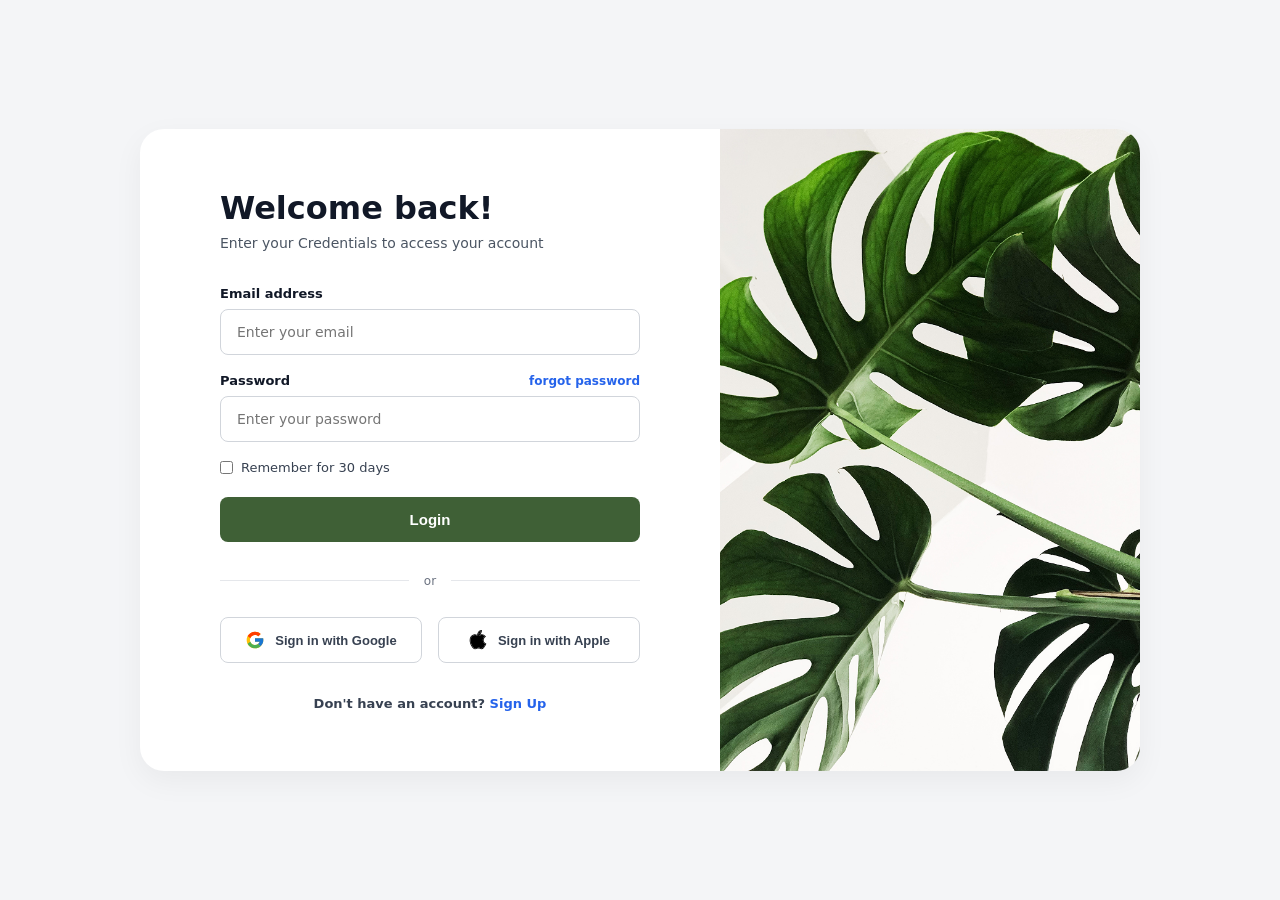
==== figma_html/login.html @ e60c3191 "Add login page and styles, update index.html for navigation" ====
<!doctype html>
<html lang="en">
  <head>
    <meta charset="UTF-8" />
    <meta name="viewport" content="width=device-width, initial-scale=1.0" />
    <title>Login</title>
    <link rel="stylesheet" href="styles-login.css" />
  </head>
  <body>
    <div class="login-container">
      <div class="content">
        <div class="title">Welcome back!</div>
        <div class="subtitle">
          Enter your Credentials to access your account
        </div>
        <div class="form">
          <div class="input-group">
            <label>Email address</label>
            <input type="email" placeholder="Enter your email" />
          </div>
          <div class="input-group">
            <div class="label-row">
              <label>Password</label>
              <a href="#" class="forgot-pass">forgot password</a>
            </div>
            <input type="password" placeholder="Enter your password" />
          </div>
          <div class="checkbox-group">
            <input type="checkbox" id="remember" />
            <label for="remember">Remember for 30 days</label>
          </div>
          <div class="button-group">
            <button class="btn-login">Login</button>
          </div>
          <div class="divider">
            <span>or</span>
          </div>
          <div class="social-login">
            <button class="btn-social">
              <img src="images/icon_google.svg" alt="Google" />
              Sign in with Google
            </button>
            <button class="btn-social">
              <img src="images/icon_apple.svg" alt="Apple" />
              Sign in with Apple
            </button>
          </div>
          <div class="footer-text">
            Don't have an account? <a href="index.html">Sign Up</a>
          </div>
        </div>
      </div>
      <div class="images">
        <img src="images/background_auth.png" alt="Plant background" />
      </div>
    </div>
  </body>
</html>
---- figma_html/styles-login.css ----
* {
  box-sizing: border-box;
  margin: 0;
  padding: 0;
}

body {
  background: #f4f5f7;
  color: #111827;
  font-family:
    system-ui,
    -apple-system,
    sans-serif;
  display: flex;
  justify-content: center;
  align-items: center;
  min-height: 100vh;
  padding: 20px;
}
.login-container {
  display: flex;
  background-color: #ffffff;
  width: 1000px;
  max-width: 100%;
  border-radius: 24px;
  box-shadow: 0 10px 30px rgba(0, 0, 0, 0.05);
  overflow: hidden;
}
.content {
  flex: 1;
  padding: 60px 80px;
  display: flex;
  flex-direction: column;
  justify-content: center;
}

.images {
  flex: 1;
}

.images img {
  width: 100%;
  height: 100%;
  object-fit: cover;
}
.title {
  font-size: 32px;
  font-weight: 700;
  margin-bottom: 8px;
}
.subtitle {
  font-size: 14px;
  color: #4b5563;
  margin-bottom: 35px;
}
.form {
  display: flex;
  flex-direction: column;
  gap: 18px;
}
.input-group label {
  display: block;
  font-size: 13px;
  font-weight: 600;
  margin-bottom: 8px;
}
.label-row {
  display: flex;
  justify-content: space-between;
  align-items: center;
  margin-bottom: 8px;
}
.label-row label {
  margin-bottom: 0;
}
.forgot-pass {
  font-size: 12px;
  color: #2563eb;
  text-decoration: none;
  font-weight: 600;
}
.forgot-pass:hover {
  text-decoration: underline;
}
.input-group input {
  width: 100%;
  padding: 14px 16px;
  border: 1px solid #d1d5db;
  border-radius: 8px;
  font-size: 14px;
  outline: none;
  font-family: inherit;
  transition: all 0.2s ease;
}
.input-group input:focus {
  border-color: #3f6036;
  box-shadow: 0 0 0 3px rgba(63, 96, 54, 0.1);
}
.checkbox-group {
  display: flex;
  align-items: center;
  gap: 8px;
  font-size: 13px;
  font-weight: 500;
  color: #374151;
  margin-bottom: 4px;
}
.btn-login {
  width: 100%;
  padding: 14px;
  background-color: #3f6036;
  color: white;
  border: none;
  border-radius: 8px;
  font-weight: 600;
  font-size: 15px;
  cursor: pointer;
  transition: all 0.2s ease;
}
.btn-login:hover {
  background-color: #2e4727;
  transform: translateY(-1px);
}
.divider {
  text-align: center;
  position: relative;
  margin: 10px 0;
}
.divider::before {
  content: "";
  position: absolute;
  top: 50%;
  left: 0;
  right: 0;
  height: 1px;
  background: #e5e7eb;
  z-index: 1;
}
.divider span {
  position: relative;
  background: #ffffff;
  padding: 0 15px;
  color: #6b7280;
  font-size: 12px;
  font-weight: 500;
  z-index: 2;
}
.social-login {
  display: flex;
  gap: 16px;
}
.btn-social {
  flex: 1;
  display: flex;
  align-items: center;
  justify-content: center;
  gap: 10px;
  padding: 12px;
  background-color: white;
  border: 1px solid #d1d5db;
  border-radius: 8px;
  font-weight: 600;
  font-size: 13px;
  color: #374151;
  cursor: pointer;
  transition: all 0.2s ease;
}
.btn-social img {
  width: 20px;
  height: 20px;
}
.btn-social:hover {
  background-color: #f8fafc;
}
.footer-text {
  text-align: center;
  font-size: 13px;
  margin-top: 15px;
  font-weight: 600;
  color: #374151;
}
.footer-text a {
  color: #2563eb;
  text-decoration: none;
}
.footer-text a:hover {
  text-decoration: underline;
}
@media (max-width: 768px) {
  .login-container {
    display: flex;
    background-color: #ffffff;
    border-radius: 24px;
    overflow: hidden;
    height: 100vh;
    width: 100%;
  }
  .images {
    display: none;
  }
  .content {
    padding: 40px 24px;
  }
  .social-login {
    flex-direction: column;
  }
}
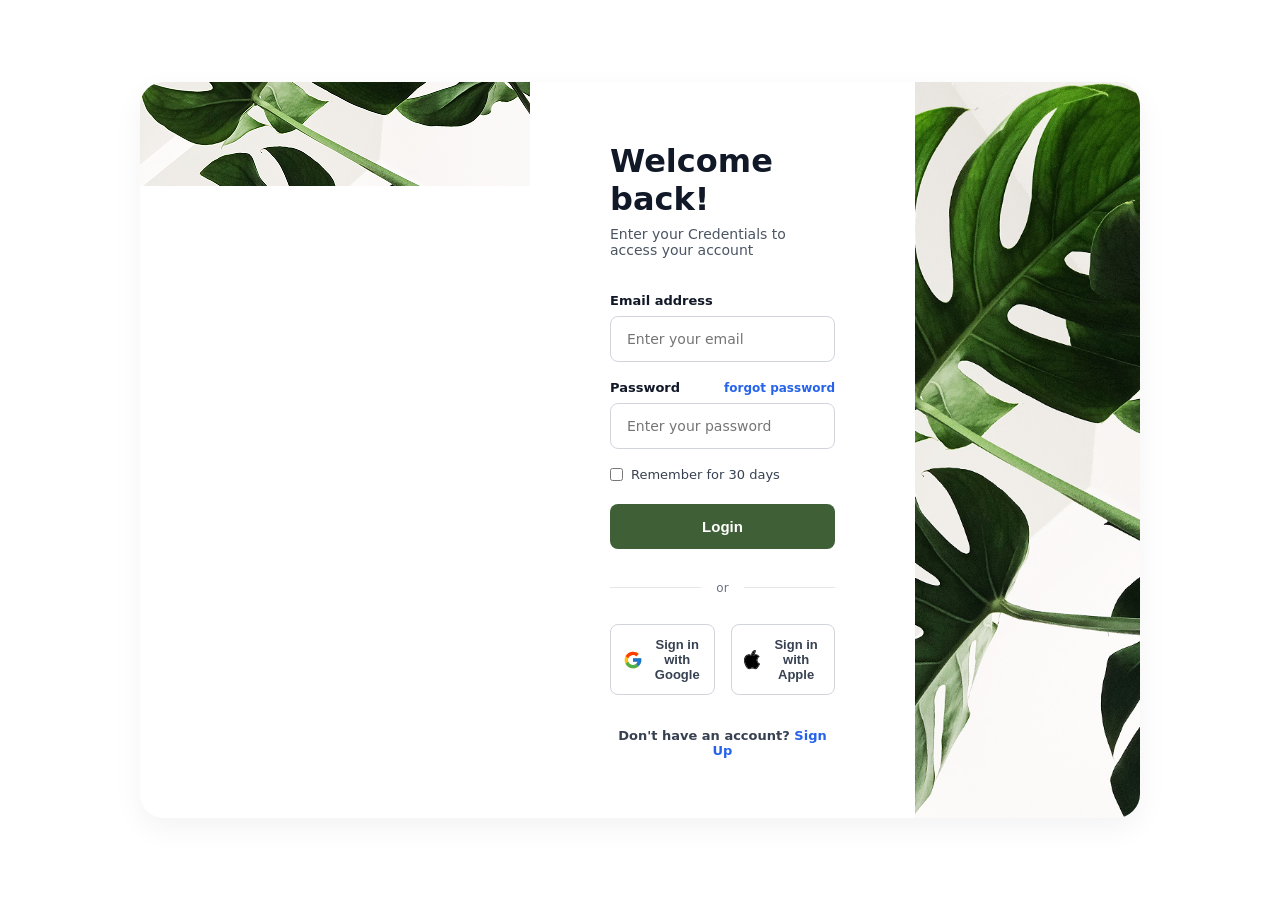
==== commit 3754f601: "Implement code changes to enhance functionality and improve performance" ====
--- a/figma_html/login.html
+++ b/figma_html/login.html
@@ -8,6 +8,9 @@
   </head>
   <body>
     <div class="login-container">
+      <div class="images-mobile">
+        <img src="images/background_auth-mobile.png" alt="signup" />
+      </div>
       <div class="content">
         <div class="title">Welcome back!</div>
         <div class="subtitle">
--- a/figma_html/styles-login.css
+++ b/figma_html/styles-login.css
@@ -5,7 +5,6 @@
 }
 
 body {
-  background: #f4f5f7;
   color: #111827;
   font-family:
     system-ui,
@@ -15,7 +14,6 @@
   justify-content: center;
   align-items: center;
   min-height: 100vh;
-  padding: 20px;
 }
 .login-container {
   display: flex;
@@ -186,22 +184,21 @@
 .footer-text a:hover {
   text-decoration: underline;
 }
+{
+  box-sizing: border-box;
+}
+
 @media (max-width: 768px) {
-  .login-container {
-    display: flex;
-    background-color: #ffffff;
-    border-radius: 24px;
-    overflow: hidden;
-    height: 100vh;
-    width: 100%;
+  .social-login {
+    flex-direction: column;
   }
   .images {
     display: none;
   }
-  .content {
-    padding: 40px 24px;
-  }
-  .social-login {
+   .content{
+    padding: 20px;
+  }
+  .login-container{
     flex-direction: column;
   }
-}
+}
